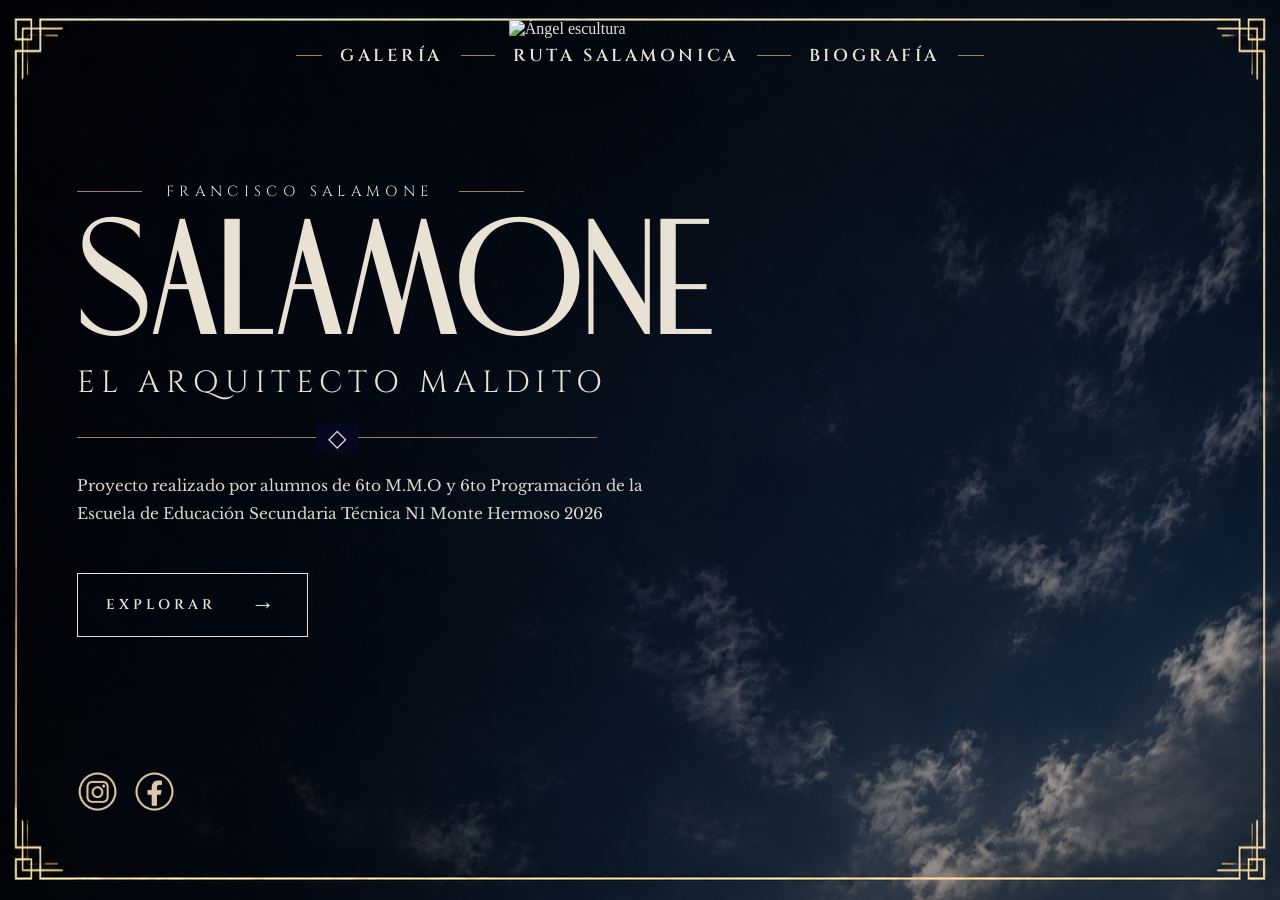
==== index.html @ 9e05a371 "Add files via upload" ====
<!DOCTYPE html>
<html lang="es">

<head>

    <meta charset="UTF-8">
    <meta name="viewport" content="width=device-width, initial-scale=1.0">
    <link rel = "stylesheet" href = "./estilos.css" >

    <!-- Favicon -->
    <!--<link rel="icon" type="image/x-icon" href="ruta/al/favicon.ico">-->
<title>SALAMONE | E.E.S.T N1 </title>
</head>

<body>
    <!-- NAV SUPERIOR -->

    <nav class="nav">

            <a href="./galeriaSalamone.html">GALERÍA
        </a>

        <a href="./ruta_salamonica.html">
            RUTA SALAMONICA 
        </a>

        <a href="./biografia.html">
            BIOGRAFÍA
        </a>

    </nav>


    <!-- CONTENIDO PRINCIPAL -->

    <section class="contenido">

        <div class="autor">
            FRANCISCO SALAMONE
        </div>


        <h1 class="titulo">
            SALAMONE
        </h1>


        <div class="subtitulo">
            EL ARQUITECTO MALDITO
        </div>


        <div class="linea-divisora"></div>


        <p class="descripcion">
            Proyecto realizado por alumnos de 6to M.M.O y 6to Programación
            de la Escuela de Educación Secundaria Técnica N1 Monte Hermoso 2026
        </p>


        <a href="./biografia.html" class="btn-explorar">

            EXPLORAR

            <span class="flecha-deco">
                →
            </span>

        </a>

    </section>


    <!-- PNG ANGEL -->

    <img
        class="angel"
        src="/home/morena/Downloads/Faceted Stone Guardian with Cross.png"
        alt="Ángel escultura">


    <!-- REDES -->

    <div class="redes">

        <img
            src="./obras/icons/insta.png"  alt="Instagram">

        <img
            src="./obras/icons/face.png"
            alt="Facebook">

    </div>
</body>
    
    <script src = "./script.js"></script>
</html>
---- estilos.css ----
@import url('https://fonts.googleapis.com/css2?family=Cinzel:wght@400;500;600&family=Libre+Baskerville:wght@400&display=swap');

:root {
    --fondo: #211b19;
    --crema: #e9e2d4;
    --dorado: #9c8060;
    --dorado-suave: rgba(156,128,96,.28);
}

@font-face {
    font-family: "Morrison Regular";
    src: url("./font/Morrison-Regular.otf") format("opentype");
    font-display: swap;
}

* {
    margin: 0;
    padding: 0;
    box-sizing: border-box;
}

html {
    min-height: 100%;
    scroll-behavior: smooth;
    background: var(--fondo) url("./obras/cieloDeco.png") center / cover fixed no-repeat;
        background-size: 100% 100%;
 
}

body {
    position: relative;
    isolation: isolate;
    display: flex;
    flex-direction: column;
    min-height: 100vh;
    min-height: 100svh;
    color: var(--crema);

    

    
    
    overflow-x: hidden;
    background: transparent;
    
    
}

.nav {
    position: relative;
    z-index: 30;
    display: flex;
    align-items: center;
    justify-content: center;
    gap: clamp(28px, 5.5vw, 70px);
    min-height: 110px;
    padding: 20px 24px;
}

.nav a {
    position: relative;
    color: var(--crema);
    text-decoration: none;
    font-family: "Cinzel", serif;
    font-size: clamp(12px, 1.35vw, 20px);
    font-weight: 600;
    letter-spacing: clamp(1px, .28vw, 4px);
    transition: color .3s ease;
}

.nav a::before,
.nav a::after {
    content: "";
    position: absolute;
    top: 50%;
    width: clamp(12px, 2vw, 30px);
    height: 1px;
    background: var(--dorado);
}

.nav a::before {
    right: calc(100% + 18px);
}

.nav a::after {
    left: calc(100% + 18px);
}

.nav a:hover {
    color: #fff;
}

.contenido {
    position: relative;
    z-index: 20;
    width: min(58%, 850px);
    padding: clamp(70px, 8vh, 120px) 0 70px clamp(30px, 6vw, 100px);
}

.autor {
    display: flex;
    align-items: center;
    gap: 24px;
    margin-bottom: 22px;
    font-family: "Cinzel", serif;
    font-size: clamp(11px, 1.15vw, 16px);
    letter-spacing: clamp(2px, .42vw, 6px);
    white-space: nowrap;
}

.autor::before,
.autor::after {
    content: "";
    flex: 0 1 65px;
    min-width: 18px;
    height: 1px;
    background: var(--dorado);
}

.titulo {
    font-family: "Morrison Regular", serif;
    font-size: clamp(76px, 10vw, 170px);
    font-weight: 400;
    letter-spacing: -3px;
    line-height: .85;
    color: var(--crema);
    white-space: nowrap;
}

.titulo::first-letter {
    letter-spacing: -2px;
}

.subtitulo {
    margin-top: 30px;
    font-family: "Cinzel", serif;
    font-size: clamp(19px, 2.4vw, 36px);
    letter-spacing: clamp(2px, .48vw, 7px);
    line-height: 1.35;
}

.linea-divisora {
    position: relative;
    width: min(520px, 90%);
    height: 1px;
    margin: 34px 0;
    background: var(--dorado);
}

.linea-divisora::after {
    content: "◇";
    position: absolute;
    top: 50%;
    left: 50%;
    padding: 0 12px;
    transform: translate(-50%, -50%);
    background: #070721;
    color: var(--crema);
    font-size: 24px;
}

.descripcion {
    max-width: 570px;
    font-family: "Libre Baskerville", serif;
    font-size: clamp(14px, 1.2vw, 17px);
    line-height: 1.8;
    color: #ded6c8;
}

.btn-explorar {
    display: inline-flex;
    align-items: center;
    gap: 35px;
    margin-top: 45px;
    padding: 15px 28px;
    border: 1px solid var(--crema);
    color: var(--crema);
    text-decoration: none;
    font-family: "Cinzel", serif;
    font-size: 14px;
    font-weight: 600;
    letter-spacing: 4px;
    transition: background .3s ease, color .3s ease;
}

.btn-explorar .flecha-deco {
    font-size: 24px;
    transition: transform .3s ease;
}

.btn-explorar:hover {
    background: var(--crema);
    color: #0b0b24;
}

.btn-explorar:hover .flecha-deco {
    transform: translateX(8px);
}

.redes {
    position: absolute;
    z-index: 25;
    left: clamp(30px, 6vw, 100px);
    bottom: 88px;
    display: flex;
    align-items: center;
    gap: 16px;
}

.redes img {
    display: block;
    width: clamp(30px, 3.2vw, 50px);
    height: auto;
    cursor: pointer;
    transition: transform .25s ease;
}

.redes img:hover {
    transform: translateY(-4px);
}

.angel {
	position: absolute;
	padding-top: 20px;
	
	z-index: 15;
	right: 4%;
	bottom: 0;
	
	width: 1700px;
	max-width: 720px;
	
	height: 100vh;
	
	object-fit: contain;
	object-position: bottom center;
	
	filter:
		drop-shadow(-25px 15px 30px  rgba(0,0,0,.5));
		
		transition:
		filter 1s ease,
		transform 1s ease;
		}
		
		.angel:hover{
		    transform:scale(1.065);
		    
		}
	

    /*position: absolute;
    z-index: 10;
    right: 2%;
    bottom: 0;
    width: min(58vw, 620px);
    height: min(150vh, 3000px);
    object-fit: contain;
    object-position: bottom center;
    filter: drop-shadow(-25px 15px 30px rgba(0,0,0,.5));
    transition: filter 1s ease, transform 1s ease;
    pointer-events: none;*/
    
}


/*min 200vh , 3001px*/

.angel:hover {
    transform: scale(1.035);
}

@media (max-width: 1100px) {
    .nav {
        gap: 48px;
    }

    .nav a::before,
    .nav a::after {
        width: 18px;
    }

    .contenido {
        width: 63%;
        padding-left: 5vw;
    }

    .angel {
        right: -3%;
        width: 50vw;
    }

    .redes {
        left: 5vw;
    }
}

@media (max-width: 800px) {
    html {
        background-attachment: scroll;
    }

    .nav {
        min-height: 88px;
        gap: clamp(16px, 4vw, 30px);
        padding-inline: 16px;
    }

    .nav a {
        font-size: clamp(10px, 1.8vw, 13px);
        letter-spacing: 1.5px;
    }

    .nav a::before,
    .nav a::after {
        display: none;
    }

    .contenido {
        width: 100%;
        padding: 55px 30px 42vh;
    }

    .titulo {
        font-size: clamp(76px, 15vw, 125px);
    }

    .subtitulo {
        max-width: 100%;
        font-size: clamp(18px, 3.2vw, 25px);
        letter-spacing: 3px;
    }

    .descripcion {
        max-width: 540px;
        font-size: 15px;
    }

    .btn-explorar {
        margin-top: 32px;
    }

    .angel {
        right: -5%;
        width: min(78vw, 560px);
        height: 48vh;
        opacity: .72;
    }

    .redes {
        bottom: 18px;
        left: 30px;
    }

    .redes img {
        width: 34px;
    }
}

@media (max-width: 500px) {
    .nav {
        min-height: 76px;
        justify-content: space-around;
        gap: 8px;
        padding-inline: 10px;
    }

    .nav a {
        font-size: 9px;
        letter-spacing: 1px;
        text-align: center;
    }

    .contenido {
        padding: 42px 20px 38vh;
    }

    .autor {
        gap: 10px;
        margin-bottom: 18px;
        font-size: 10px;
        letter-spacing: 2px;
    }

    .autor::before,
    .autor::after {
        flex-basis: 25px;
        min-width: 12px;
    }

    .titulo {
        font-size: clamp(62px, 17vw, 86px);
        letter-spacing: -2px;
    }

    .subtitulo {
        margin-top: 22px;
        font-size: clamp(16px, 5vw, 21px);
        letter-spacing: 2px;
        white-space: normal;
    }

    .linea-divisora {
        margin: 26px 0;
    }

    .descripcion {
        font-size: 13px;
        line-height: 1.7;
    }

    .btn-explorar {
        gap: 22px;
        margin-top: 28px;
        padding: 12px 20px;
        font-size: 12px;
        letter-spacing: 3px;
    }

    .angel {
        right: -19%;
        width: 105vw;
        height: 40vh;
        opacity: .62;
    }

    .redes {
        left: 20px;
        bottom: 14px;
        gap: 12px;
    }

    .redes img {
        width: 29px;
    }
}

@media (max-width: 360px) {
    .nav a {
        font-size: 8px;
    }

    .contenido {
        padding-inline: 15px;
    }

    .titulo {
        font-size: 16.5vw;
    }

    .autor {
        font-size: 9px;
        letter-spacing: 1.5px;
    }

    .autor::before,
    .autor::after {
        flex-basis: 16px;
    }
}

@media (prefers-reduced-motion: reduce) {
    *,
    *::before,
    *::after {
        scroll-behavior: auto !important;
        transition-duration: .01ms !important;
    }
}
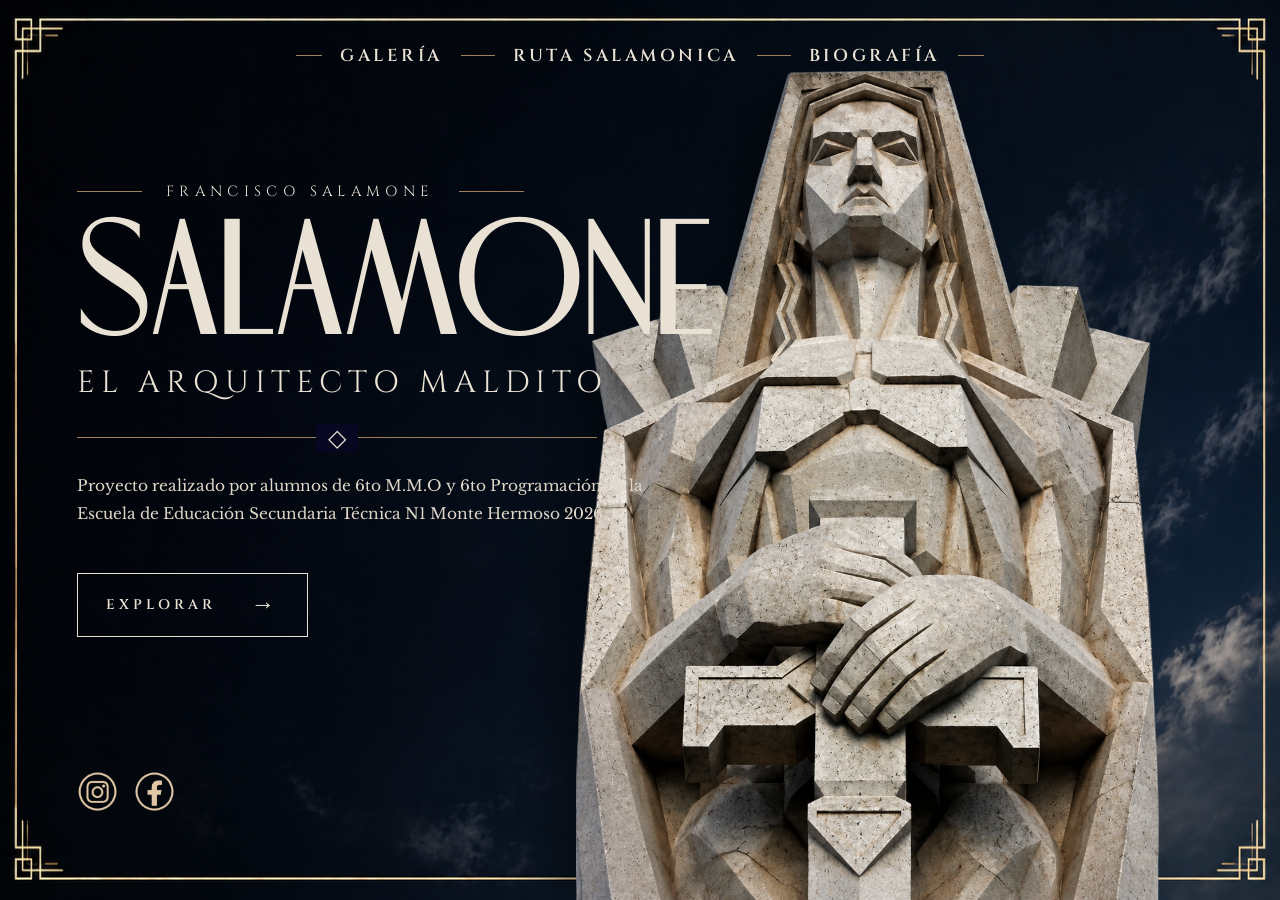
==== commit 442d9b50: "Update index.html" ====
--- a/index.html
+++ b/index.html
@@ -76,7 +76,7 @@
 
     <img
         class="angel"
-        src="/home/morena/Downloads/Faceted Stone Guardian with Cross.png"
+        src="./obras/angel.png"
         alt="Ángel escultura">
 
 
